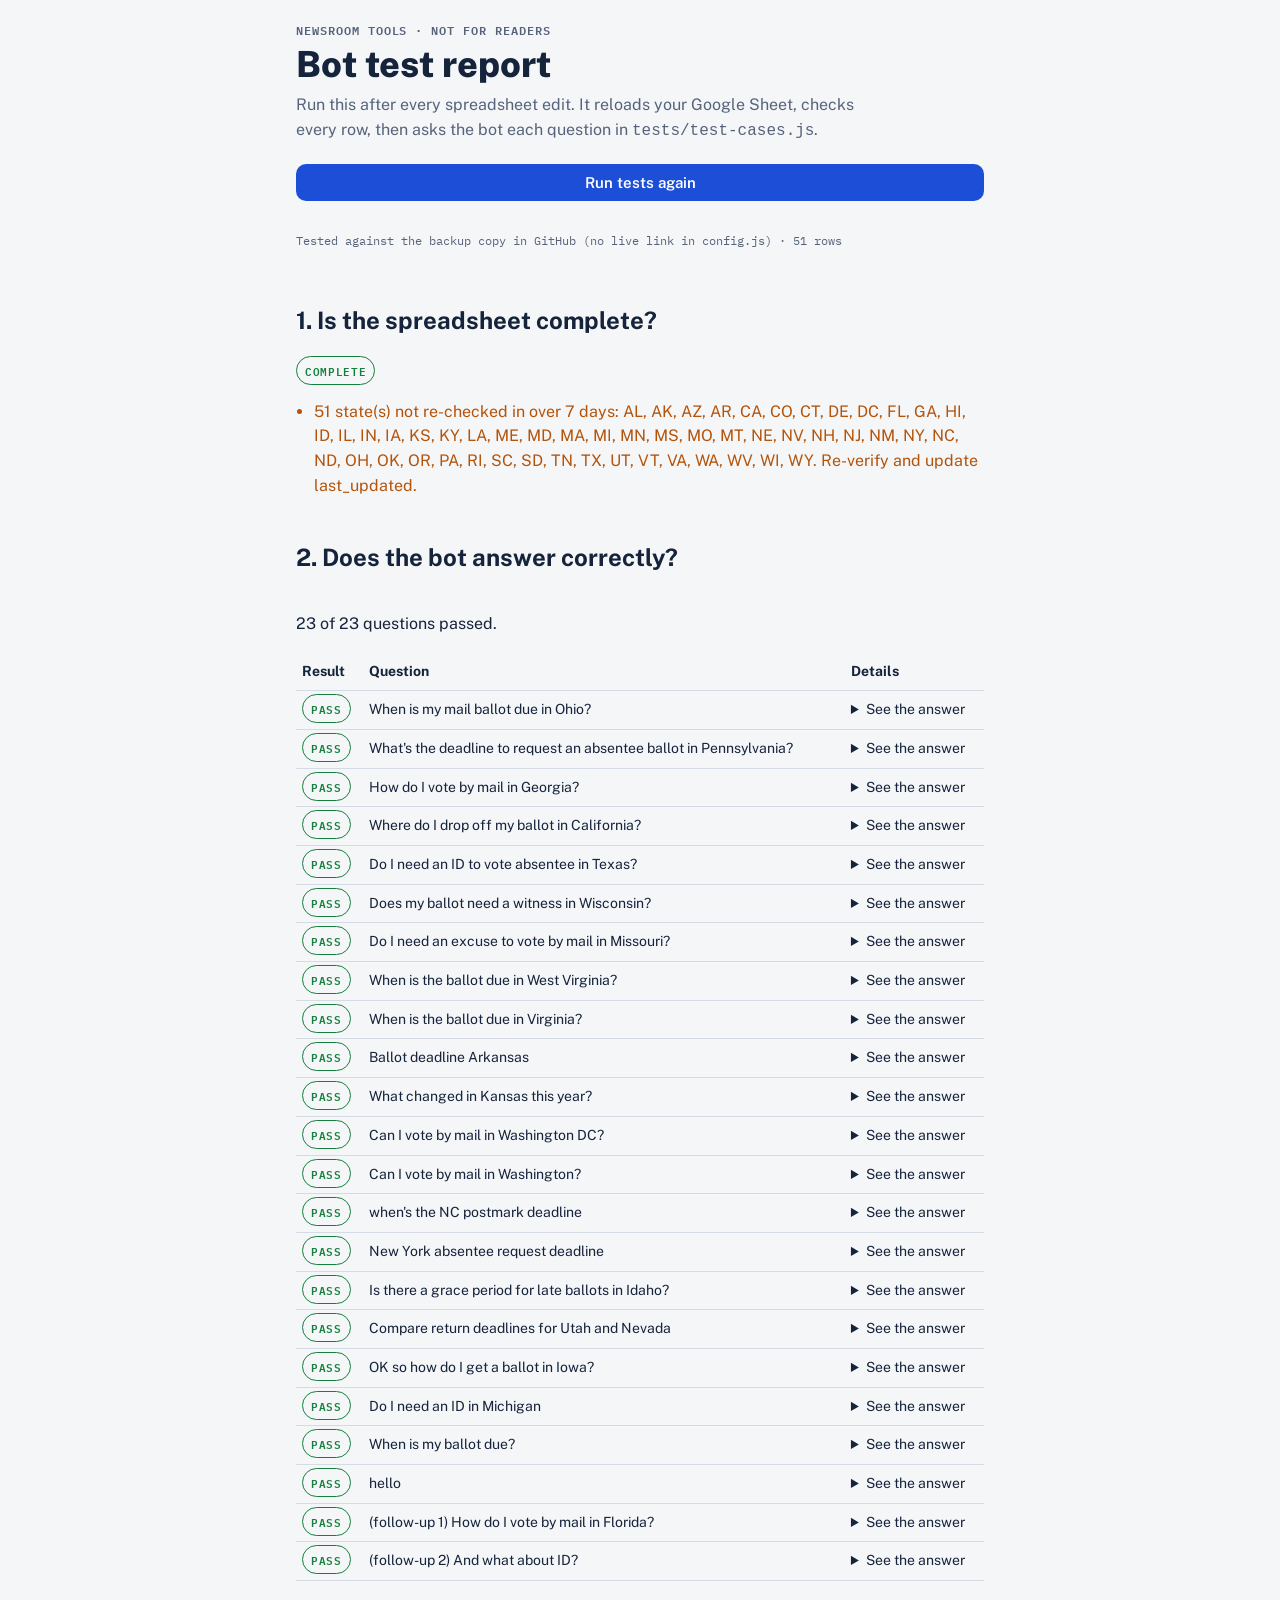
==== tests.html @ 3e8074ea "Add files via upload" ====
<!doctype html>
<html lang="en">
<head>
  <meta charset="utf-8">
  <meta name="viewport" content="width=device-width, initial-scale=1">
  <title>Bot Test Report</title>
  <link rel="stylesheet" href="https://fonts.googleapis.com/css2?family=IBM+Plex+Mono:wght@400;600&family=Public+Sans:wght@400;600;800&display=swap">
  <link rel="stylesheet" href="style.css">
  <style>
    .pill { font: 600 11px/1 var(--font-mono); letter-spacing: .06em; padding: 4px 8px; border-radius: 999px; border: 1px solid currentColor; }
    .pass { color: #15803d; } .fail { color: var(--stamp); } .warnc { color: #b45309; }
    table { width: 100%; border-collapse: collapse; font-size: 14px; }
    td, th { text-align: left; vertical-align: top; padding: 8px 6px; border-bottom: 1px solid var(--rule); }
    .scroll { overflow-x: auto; }
    details pre { white-space: pre-wrap; font: 12px/1.5 var(--font-mono); background: var(--card); padding: 8px; border-radius: 6px; }
    ul.plain { margin: 0; padding-left: 18px; }
    button.run { font: 600 15px var(--font-body); padding: 10px 16px; border: 0; border-radius: 10px; background: var(--accent); color: var(--accent-ink); cursor: pointer; justify-self: start; }
  </style>
</head>
<body>
  <main class="wrap">
    <header>
      <p class="kicker">Newsroom tools · not for readers</p>
      <h1>Bot test report</h1>
      <p>Run this after every spreadsheet edit. It reloads your Google Sheet, checks every row, then asks the bot each question in <code>tests/test-cases.js</code>.</p>
    </header>
    <button class="run" id="run" type="button">Run tests again</button>
    <p id="source" class="status">Loading…</p>
    <section><h2>1. Is the spreadsheet complete?</h2><div id="data"></div></section>
    <section><h2>2. Does the bot answer correctly?</h2><div id="qs" class="scroll"></div></section>
  </main>

  <script src="config.js"></script>
  <script src="bot.js"></script>
  <script src="tests/test-cases.js"></script>
  <script src="tests/checks.js"></script>
  <script>
  (function () {
    var CFG = window.BOT_CONFIG;
    function get(url) { return fetch(url, { cache: "no-store" }).then(function (r) { if (!r.ok) throw new Error("HTTP " + r.status); return r.text(); }); }
    function el(tag, cls, text) { var e = document.createElement(tag); if (cls) e.className = cls; if (text != null) e.textContent = text; return e; }

    function render(rows, label) {
      document.getElementById("source").textContent = label + " · " + rows.length + " rows";
      var index = MailBot.buildIndex(rows);

      var d = MailBotChecks.checkData(rows);
      var data = document.getElementById("data"); data.innerHTML = "";
      var head = el("p");
      head.appendChild(el("span", "pill " + (d.errors.length ? "fail" : "pass"), d.errors.length ? d.errors.length + " PROBLEMS" : "COMPLETE"));
      data.appendChild(head);
      var ul = el("ul", "plain");
      d.errors.forEach(function (e) { ul.appendChild(el("li", "fail", e)); });
      d.warnings.forEach(function (w) { ul.appendChild(el("li", "warnc", w)); });
      data.appendChild(ul);

      var results = MailBotChecks.checkQuestions(MailBot, index, MailBotTests);
      var passed = results.filter(function (r) { return r.pass; }).length;
      var qs = document.getElementById("qs"); qs.innerHTML = "";
      qs.appendChild(el("p", null, passed + " of " + results.length + " questions passed."));
      var t = el("table"); var hr = el("tr");
      ["Result", "Question", "Details"].forEach(function (h) { hr.appendChild(el("th", null, h)); });
      t.appendChild(hr);
      results.forEach(function (r) {
        var tr = el("tr");
        var c1 = el("td"); c1.appendChild(el("span", "pill " + (r.pass ? "pass" : "fail"), r.pass ? "PASS" : "FAIL")); tr.appendChild(c1);
        tr.appendChild(el("td", null, r.q));
        var c3 = el("td");
        r.problems.forEach(function (p) { c3.appendChild(el("div", "fail", p)); });
        var det = el("details"); det.appendChild(el("summary", null, "See the answer")); det.appendChild(el("pre", null, r.text));
        c3.appendChild(det); tr.appendChild(c3); t.appendChild(tr);
      });
      qs.appendChild(t);
    }

    function run() {
      var live = CFG.SHEET_CSV_URL;
      var p = /^https:\/\/docs\.google\.com\//.test(live)
        ? get(live).then(function (t) { render(MailBot.parseCSV(t), "Tested against your Google Sheet"); })
        : Promise.reject(new Error("no live link in config.js"));
      p.catch(function (e) {
        return get(CFG.BACKUP_CSV).then(function (t) {
          render(MailBot.parseCSV(t), "Tested against the backup copy in GitHub (" + e.message + ")");
        });
      }).catch(function (e) { document.getElementById("source").textContent = "Could not load any data: " + e.message; });
    }
    document.getElementById("run").addEventListener("click", run);
    run();
  })();
  </script>
</body>
</html>
---- style.css ----
/* Layout: one narrow column, like a ballot instruction sheet. Header, chat log, question bar. */
:root {
  --paper: #f4f6f8;
  --card: #ffffff;
  --ink: #15233b;
  --muted: #56637a;
  --rule: #d5dbe4;
  --accent: #1d4ed8;
  --accent-ink: #ffffff;
  --stamp: #b42318;
  --you: #e7edf8;
  --font-body: "Public Sans", system-ui, -apple-system, "Segoe UI", sans-serif;
  --font-mono: "IBM Plex Mono", ui-monospace, "SFMono-Regular", Menlo, monospace;
}
@media (prefers-color-scheme: dark) {
  :root:not([data-theme="light"]) {
    --paper: #0f1622; --card: #172131; --ink: #e6ebf3; --muted: #9aa7bb;
    --rule: #2a3649; --accent: #7aa2ff; --accent-ink: #0b1220; --stamp: #ff8a7a;
    --you: #1d2a40; color-scheme: dark;
  }
}
:root[data-theme="dark"] {
  --paper: #0f1622; --card: #172131; --ink: #e6ebf3; --muted: #9aa7bb;
  --rule: #2a3649; --accent: #7aa2ff; --accent-ink: #0b1220; --stamp: #ff8a7a;
  --you: #1d2a40; color-scheme: dark;
}

* { box-sizing: border-box; }
body {
  margin: 0; background: var(--paper); color: var(--ink);
  font: 16px/1.55 var(--font-body);
}
.wrap {
  max-width: 720px; margin: 0 auto;
  padding-block: 24px 40px;
  padding-left: max(16px, env(safe-area-inset-left, 0px));
  padding-right: max(16px, env(safe-area-inset-right, 0px));
  display: flex; flex-direction: column; gap: 20px;
}

header .kicker {
  font: 600 12px/1 var(--font-mono); letter-spacing: .08em; text-transform: uppercase;
  color: var(--muted); margin: 0 0 8px;
}
header h1 { font-size: clamp(26px, 5vw, 36px); line-height: 1.15; margin: 0 0 8px; text-wrap: balance; font-weight: 800; }
header p { margin: 0; color: var(--muted); max-width: 60ch; }

.log { display: flex; flex-direction: column; gap: 14px; min-height: 120px; }
.msg { max-width: 100%; min-width: 0; }
.msg.you {
  align-self: flex-end; background: var(--you); padding: 10px 14px;
  border-radius: 14px 14px 4px 14px; max-width: 85%;
}
.msg.bot p { margin: 0 0 8px; max-width: 65ch; }

.state-card {
  background: var(--card); border: 1px solid var(--rule); border-radius: 10px;
  padding: 16px 18px; display: grid; gap: 12px; position: relative;
}
.state-card h2 { margin: 0; font-size: 20px; padding-right: 96px; }
.state-card dl { margin: 0; display: grid; gap: 10px; }
.state-card dt {
  font: 600 11px/1.2 var(--font-mono); letter-spacing: .07em; text-transform: uppercase; color: var(--muted);
}
.state-card dd { margin: 2px 0 0; }
.state-card .foot {
  display: flex; flex-wrap: wrap; gap: 6px 16px; align-items: center;
  border-top: 1px dashed var(--rule); padding-top: 10px; font-size: 14px;
}
.state-card a { color: var(--accent); overflow-wrap: anywhere; }

/* The "postmark": when a reporter last checked this row */
.postmark {
  position: absolute; top: 12px; right: 14px; width: 82px; height: 82px;
  border: 2px solid var(--stamp); border-radius: 50%; color: var(--stamp);
  display: grid; place-content: center; text-align: center; transform: rotate(-8deg);
  font: 600 10px/1.25 var(--font-mono); letter-spacing: .06em; text-transform: uppercase;
  opacity: .85;
}
.postmark b { display: block; font-size: 12px; }

.chips { display: flex; flex-wrap: wrap; gap: 8px; }
.chips button {
  font: inherit; font-size: 14px; color: var(--ink); background: var(--card);
  border: 1px solid var(--rule); border-radius: 999px; padding: 6px 12px; cursor: pointer;
}
.chips button:hover { border-color: var(--accent); }

form.ask { display: flex; gap: 8px; position: sticky; bottom: 0; background: var(--paper); padding-block: 8px; }
form.ask label { position: absolute; left: -9999px; }
form.ask input {
  flex: 1; min-width: 0; font: inherit; padding: 12px 14px; color: var(--ink);
  background: var(--card); border: 1px solid var(--rule); border-radius: 10px;
}
form.ask button {
  font: 600 15px var(--font-body); padding: 0 18px; border: 0; border-radius: 10px;
  background: var(--accent); color: var(--accent-ink); cursor: pointer;
}
:focus-visible { outline: 3px solid var(--accent); outline-offset: 2px; }

.status { font: 12px/1.4 var(--font-mono); color: var(--muted); }
.status.warn { color: var(--stamp); }
footer { font-size: 13px; color: var(--muted); border-top: 1px solid var(--rule); padding-top: 14px; }
footer p { margin: 0 0 6px; max-width: 65ch; }

@media (max-width: 480px) {
  .postmark { position: static; transform: none; width: auto; height: auto; border-radius: 6px; padding: 4px 8px; justify-self: start; }
  .postmark b { display: inline; }
  .state-card h2 { padding-right: 0; }
}
@media (prefers-reduced-motion: no-preference) {
  .msg { animation: rise .18s ease-out; }
  @keyframes rise { from { transform: translateY(4px); opacity: .6; } }
}
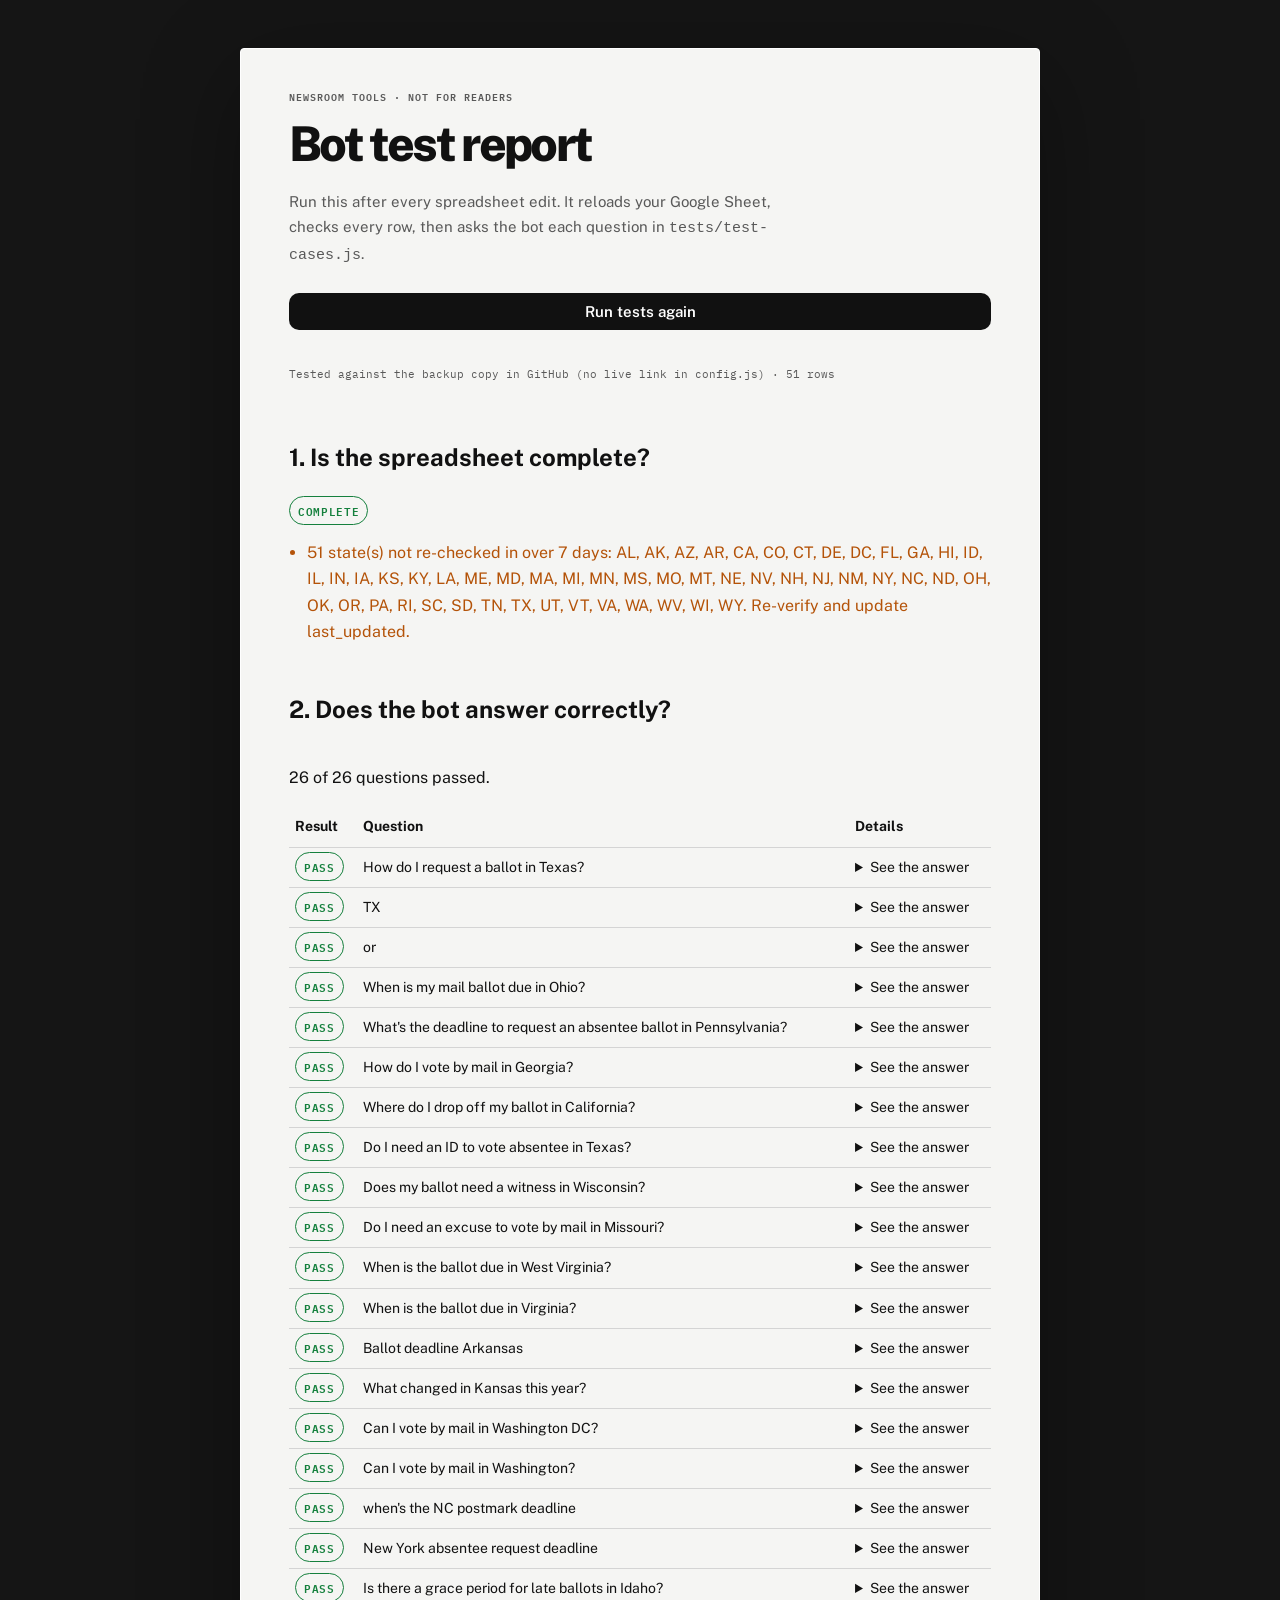
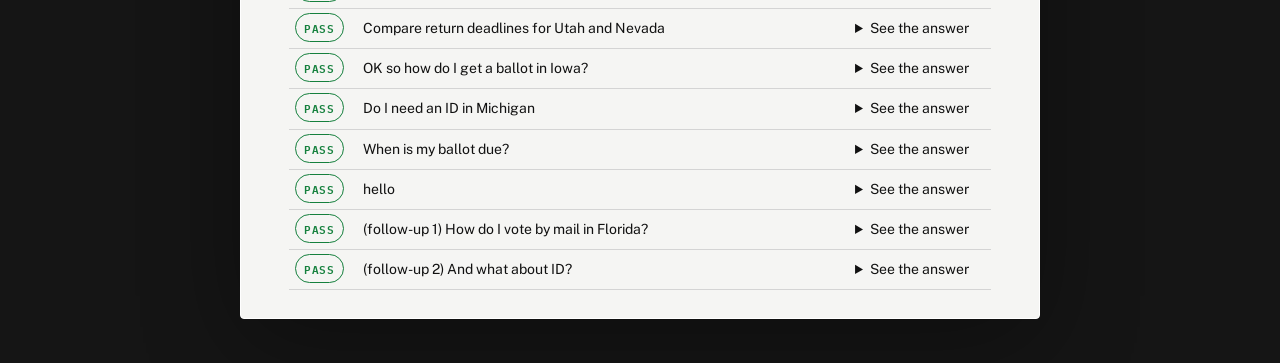
==== commit 636cbab2: "Prepare Pages chatbot with monochrome theme and state flag backgrounds" ====
--- a/tests.html
+++ b/tests.html
@@ -75,7 +75,7 @@
 
     function run() {
       var live = CFG.SHEET_CSV_URL;
-      var p = /^https:\/\/docs\.google\.com\//.test(live)
+      var p = CFG.USE_GOOGLE_SHEET !== false && /^https:\/\/docs\.google\.com\//.test(live)
         ? get(live).then(function (t) { render(MailBot.parseCSV(t), "Tested against your Google Sheet"); })
         : Promise.reject(new Error("no live link in config.js"));
       p.catch(function (e) {
--- a/style.css
+++ b/style.css
@@ -1,114 +1,79 @@
-/* Layout: one narrow column, like a ballot instruction sheet. Header, chat log, question bar. */
+/* A monochrome editorial interface, with locally served state flags behind it. */
 :root {
-  --paper: #f4f6f8;
-  --card: #ffffff;
-  --ink: #15233b;
-  --muted: #56637a;
-  --rule: #d5dbe4;
-  --accent: #1d4ed8;
-  --accent-ink: #ffffff;
-  --stamp: #b42318;
-  --you: #e7edf8;
+  color-scheme: light;
+  --paper: #f5f5f3;
+  --card: #fff;
+  --ink: #111;
+  --muted: #595959;
+  --rule: #d4d4d4;
+  --accent: #111;
+  --accent-ink: #fff;
+  --stamp: #333;
+  --you: #111;
   --font-body: "Public Sans", system-ui, -apple-system, "Segoe UI", sans-serif;
   --font-mono: "IBM Plex Mono", ui-monospace, "SFMono-Regular", Menlo, monospace;
 }
-@media (prefers-color-scheme: dark) {
-  :root:not([data-theme="light"]) {
-    --paper: #0f1622; --card: #172131; --ink: #e6ebf3; --muted: #9aa7bb;
-    --rule: #2a3649; --accent: #7aa2ff; --accent-ink: #0b1220; --stamp: #ff8a7a;
-    --you: #1d2a40; color-scheme: dark;
-  }
-}
-:root[data-theme="dark"] {
-  --paper: #0f1622; --card: #172131; --ink: #e6ebf3; --muted: #9aa7bb;
-  --rule: #2a3649; --accent: #7aa2ff; --accent-ink: #0b1220; --stamp: #ff8a7a;
-  --you: #1d2a40; color-scheme: dark;
-}
-
 * { box-sizing: border-box; }
-body {
-  margin: 0; background: var(--paper); color: var(--ink);
-  font: 16px/1.55 var(--font-body);
-}
-.wrap {
-  max-width: 720px; margin: 0 auto;
-  padding-block: 24px 40px;
-  padding-left: max(16px, env(safe-area-inset-left, 0px));
-  padding-right: max(16px, env(safe-area-inset-right, 0px));
-  display: flex; flex-direction: column; gap: 20px;
-}
-
-header .kicker {
-  font: 600 12px/1 var(--font-mono); letter-spacing: .08em; text-transform: uppercase;
-  color: var(--muted); margin: 0 0 8px;
-}
-header h1 { font-size: clamp(26px, 5vw, 36px); line-height: 1.15; margin: 0 0 8px; text-wrap: balance; font-weight: 800; }
-header p { margin: 0; color: var(--muted); max-width: 60ch; }
-
-.log { display: flex; flex-direction: column; gap: 14px; min-height: 120px; }
-.msg { max-width: 100%; min-width: 0; }
-.msg.you {
-  align-self: flex-end; background: var(--you); padding: 10px 14px;
-  border-radius: 14px 14px 4px 14px; max-width: 85%;
-}
-.msg.bot p { margin: 0 0 8px; max-width: 65ch; }
-
-.state-card {
-  background: var(--card); border: 1px solid var(--rule); border-radius: 10px;
-  padding: 16px 18px; display: grid; gap: 12px; position: relative;
-}
-.state-card h2 { margin: 0; font-size: 20px; padding-right: 96px; }
-.state-card dl { margin: 0; display: grid; gap: 10px; }
-.state-card dt {
-  font: 600 11px/1.2 var(--font-mono); letter-spacing: .07em; text-transform: uppercase; color: var(--muted);
-}
-.state-card dd { margin: 2px 0 0; }
-.state-card .foot {
-  display: flex; flex-wrap: wrap; gap: 6px 16px; align-items: center;
-  border-top: 1px dashed var(--rule); padding-top: 10px; font-size: 14px;
-}
-.state-card a { color: var(--accent); overflow-wrap: anywhere; }
-
-/* The "postmark": when a reporter last checked this row */
-.postmark {
-  position: absolute; top: 12px; right: 14px; width: 82px; height: 82px;
-  border: 2px solid var(--stamp); border-radius: 50%; color: var(--stamp);
-  display: grid; place-content: center; text-align: center; transform: rotate(-8deg);
-  font: 600 10px/1.25 var(--font-mono); letter-spacing: .06em; text-transform: uppercase;
-  opacity: .85;
-}
-.postmark b { display: block; font-size: 12px; }
-
+body { margin: 0; min-height: 100vh; background: #151515; color: var(--ink); font: 16px/1.65 var(--font-body); }
+.flag-backdrop { position: fixed; inset: 0; z-index: -1; background-position: center; background-size: cover; background-repeat: no-repeat; opacity: 0; pointer-events: none; }
+.flag-backdrop.is-visible { opacity: 1; }
+/* The veil softens busy flag artwork without recoloring official flag designs. */
+.flag-backdrop::after { content: ""; position: absolute; inset: 0; background: rgba(0,0,0,.5); }
+.wrap { max-width: 800px; margin: 48px auto; padding: 40px 48px 28px; background: var(--paper); border: 1px solid #fff; border-radius: 4px; box-shadow: 0 24px 100px #0005; display: flex; flex-direction: column; gap: 24px; }
+.masthead { display: flex; align-items: center; gap: 10px; border-bottom: 1px solid var(--ink); padding-bottom: 20px; margin-bottom: 28px; font: 600 10px/1.4 var(--font-mono); letter-spacing: .1em; }
+.brand-mark { display: grid; place-items: center; width: 32px; height: 32px; background: #111; color: #fff; font-size: 26px; border-radius: 50%; }
+.edition { margin-left: auto; color: var(--muted); }
+header .kicker { font: 600 10px/1.5 var(--font-mono); letter-spacing: .1em; text-transform: uppercase; color: var(--muted); margin: 0 0 14px; }
+header h1 { font-size: clamp(30px, 5.5vw, 48px); line-height: 1.09; letter-spacing: -.055em; margin: 0 0 20px; font-weight: 800; }
+header p { margin: 0; color: var(--muted); max-width: 58ch; font-size: 15px; }
+.wrap > .status.warn { margin: 0; border-left: 2px solid var(--ink); padding: 8px 14px; background: #e9e9e6; font: 11px/1.7 var(--font-mono); }
+.conversation-heading { display: flex; justify-content: space-between; align-items: baseline; gap: 16px; border-top: 1px solid var(--rule); padding-top: 22px; font: 600 10px/1.6 var(--font-mono); letter-spacing: .08em; }
+#state-context { text-align: right; color: var(--muted); letter-spacing: 0; }
 .chips { display: flex; flex-wrap: wrap; gap: 8px; }
-.chips button {
-  font: inherit; font-size: 14px; color: var(--ink); background: var(--card);
-  border: 1px solid var(--rule); border-radius: 999px; padding: 6px 12px; cursor: pointer;
-}
-.chips button:hover { border-color: var(--accent); }
-
-form.ask { display: flex; gap: 8px; position: sticky; bottom: 0; background: var(--paper); padding-block: 8px; }
-form.ask label { position: absolute; left: -9999px; }
-form.ask input {
-  flex: 1; min-width: 0; font: inherit; padding: 12px 14px; color: var(--ink);
-  background: var(--card); border: 1px solid var(--rule); border-radius: 10px;
-}
-form.ask button {
-  font: 600 15px var(--font-body); padding: 0 18px; border: 0; border-radius: 10px;
-  background: var(--accent); color: var(--accent-ink); cursor: pointer;
-}
-:focus-visible { outline: 3px solid var(--accent); outline-offset: 2px; }
-
-.status { font: 12px/1.4 var(--font-mono); color: var(--muted); }
-.status.warn { color: var(--stamp); }
-footer { font-size: 13px; color: var(--muted); border-top: 1px solid var(--rule); padding-top: 14px; }
-footer p { margin: 0 0 6px; max-width: 65ch; }
-
+.chips button { font: 12px/1.5 var(--font-body); color: var(--ink); background: transparent; border: 1px solid #bcbcbc; border-radius: 4px; padding: 9px 12px; cursor: pointer; text-align: left; }
+.chips button:hover { color: #fff; background: #111; border-color: #111; }
+.log { display: flex; flex-direction: column; gap: 20px; min-height: 90px; }
+.msg { max-width: 100%; min-width: 0; overflow-wrap: anywhere; }
+.msg.you { align-self: flex-end; background: var(--you); color: #fff; padding: 12px 18px; border-radius: 12px 12px 2px 12px; max-width: 85%; font-size: 14px; }
+.msg.bot p { margin: 0 0 10px; max-width: 65ch; font-size: 14px; }
+.msg.bot { display: grid; gap: 12px; }
+.state-card { background: var(--card); border: 1px solid var(--rule); border-radius: 6px; padding: 24px; display: grid; gap: 18px; position: relative; }
+.state-card h2 { margin: 0; font-size: 25px; letter-spacing: -.04em; padding-right: 92px; }
+.state-card dl { margin: 0; display: grid; gap: 18px; }
+.state-card dt { font: 600 10px/1.5 var(--font-mono); letter-spacing: .07em; text-transform: uppercase; color: var(--muted); }
+.state-card dd { margin: 5px 0 0; font-size: 14px; }
+.state-card .foot { display: flex; flex-wrap: wrap; gap: 6px 16px; border-top: 1px solid var(--rule); padding-top: 14px; font-size: 11px; color: var(--muted); }
+.state-card a { color: var(--ink); text-underline-offset: 4px; overflow-wrap: anywhere; font-weight: 600; }
+.postmark { position: absolute; top: 16px; right: 18px; width: 68px; height: 68px; border: 1px solid var(--stamp); border-radius: 50%; color: var(--stamp); display: grid; place-content: center; text-align: center; transform: rotate(-8deg); font: 600 9px/1.5 var(--font-mono); text-transform: uppercase; }
+.postmark b { display: block; font-size: 11px; }
+form.ask { display: flex; gap: 8px; position: sticky; bottom: 12px; background: #fff; border: 1px solid #111; border-radius: 8px; padding: 7px; box-shadow: 0 8px 24px #0001; z-index: 1; }
+form.ask label { position: absolute; width: 1px; height: 1px; overflow: hidden; clip-path: inset(50%); white-space: nowrap; }
+form.ask input { flex: 1; min-width: 0; font: inherit; font-size: 16px; padding: 12px; color: var(--ink); background: #fff; border: 0; border-radius: 4px; }
+form.ask input::placeholder { color: #686868; }
+form.ask button, button.run { font: 600 14px var(--font-body); padding: 0 20px; border: 0; border-radius: 4px; background: #111; color: #fff; cursor: pointer; }
+form.ask button span { margin-left: 10px; }
+form.ask button:hover { background: #363636; }
+:focus-visible { outline: 2px solid var(--ink); outline-offset: 4px; }
+.status { font: 11px/1.7 var(--font-mono); color: var(--muted); overflow-wrap: anywhere; }
+.status.warn { color: #333; }
+footer { font-size: 11px; color: var(--muted); border-top: 1px solid var(--rule); padding-top: 20px; }
+footer p { margin: 0 0 8px; }
+@media (max-width: 860px) { .wrap { margin: 24px; padding: 32px; } }
 @media (max-width: 480px) {
-  .postmark { position: static; transform: none; width: auto; height: auto; border-radius: 6px; padding: 4px 8px; justify-self: start; }
+  .wrap { margin: 14px; padding: 24px 18px; gap: 20px; }
+  .masthead { font-size: 8px; gap: 8px; }
+  .edition { font-size: 8px; letter-spacing: 0; }
+  .brand-mark { width: 26px; height: 26px; font-size: 21px; flex-shrink: 0; }
+  .state-card { padding: 18px; }
+  .postmark { position: static; transform: none; width: auto; height: auto; border-radius: 3px; padding: 4px 8px; justify-self: start; }
   .postmark b { display: inline; }
   .state-card h2 { padding-right: 0; }
+  form.ask button { padding: 0 14px; }
+  form.ask button span { display: none; }
+  form.ask input { padding: 10px 6px; }
 }
 @media (prefers-reduced-motion: no-preference) {
-  .msg { animation: rise .18s ease-out; }
-  @keyframes rise { from { transform: translateY(4px); opacity: .6; } }
+  .flag-backdrop { transition: opacity .45s ease; }
+  .msg { animation: rise .2s ease-out; }
+  @keyframes rise { from { transform: translateY(5px); opacity: .5; } }
 }
